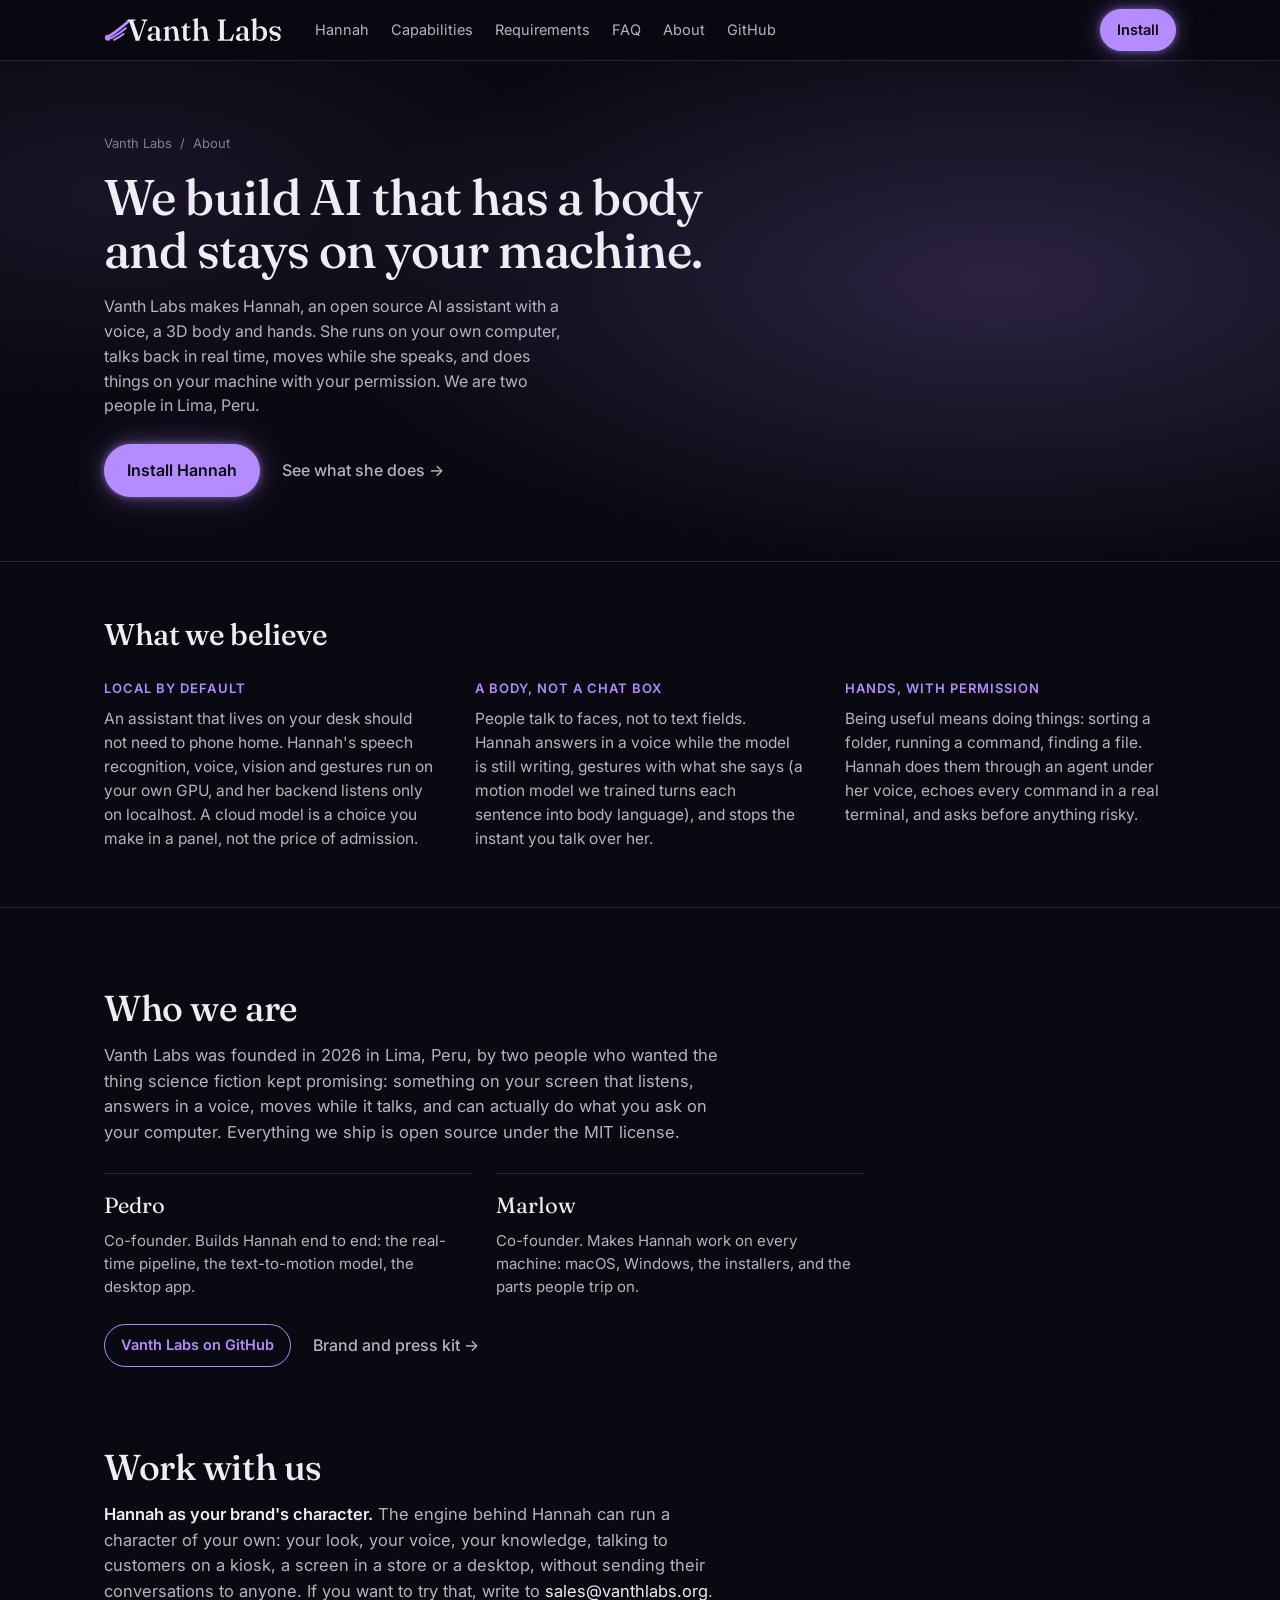
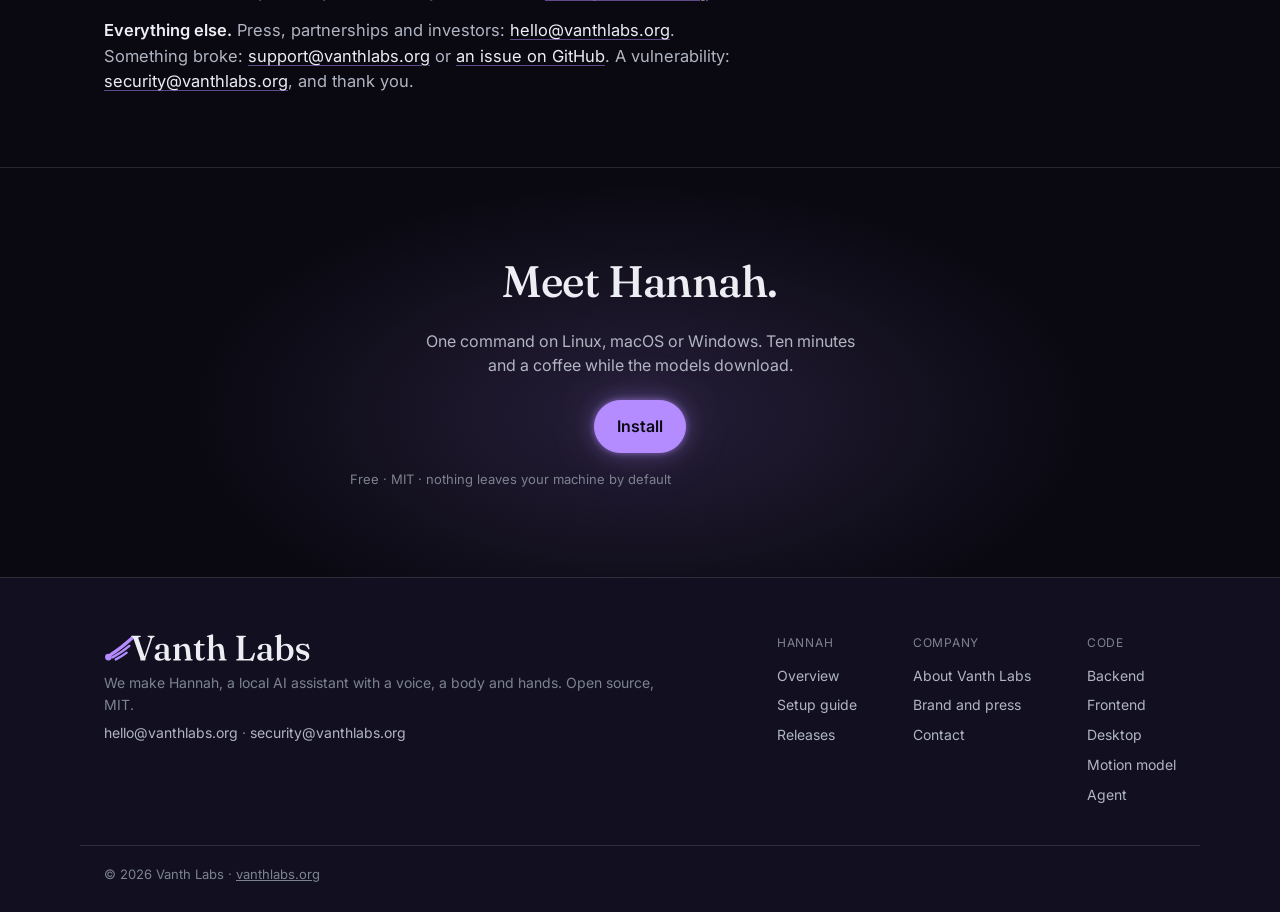
==== about/index.html @ 993da8dc "About page: what we build, what we believe, who we are, work with us; Organization with founders and" ====
<!doctype html>
<html lang="en">
<head>
  <meta charset="utf-8">
  <meta name="viewport" content="width=device-width, initial-scale=1">
  <meta name="color-scheme" content="dark">
  <meta name="theme-color" content="#0a0912">
  <title>About Vanth Labs</title>
  <meta name="description" content="Vanth Labs is a two-person company in Lima, Peru, building Hannah: an open source AI assistant with a voice, a 3D body and hands that runs on your own computer.">
  <meta name="author" content="Vanth Labs">
  <link rel="canonical" href="https://vanthlabs.org/about/">
  <meta property="og:type" content="website">
  <meta property="og:site_name" content="Vanth Labs">
  <meta property="og:locale" content="en_US">
  <meta property="og:title" content="About Vanth Labs">
  <meta property="og:description" content="We build AI that has a body and stays on your machine. Two people in Lima, Peru, making Hannah: an open source AI assistant with a voice, a 3D body and hands.">
  <meta property="og:image" content="https://vanthlabs.org/assets/og-vanth.png">
  <meta property="og:image:width" content="1200">
  <meta property="og:image:height" content="630">
  <meta property="og:image:alt" content="The Vanth Labs wordmark: a wing attached to the V">
  <meta property="og:url" content="https://vanthlabs.org/about/">
  <meta name="twitter:card" content="summary_large_image">
  <meta name="twitter:title" content="About Vanth Labs">
  <meta name="twitter:description" content="We build AI that has a body and stays on your machine. Makers of Hannah, an open source AI assistant with a voice, a 3D body and hands.">
  <meta name="twitter:image" content="https://vanthlabs.org/assets/og-vanth.png">
  <link rel="icon" href="/favicon.svg" type="image/svg+xml">
  <link rel="sitemap" type="application/xml" href="/sitemap.xml">
  <script type="application/ld+json">
  {
    "@context": "https://schema.org",
    "@graph": [
      {
        "@type": "Organization",
        "@id": "https://vanthlabs.org/#org",
        "name": "Vanth Labs",
        "url": "https://vanthlabs.org/",
        "logo": "https://vanthlabs.org/assets/vanth-avatar-1024.png",
        "image": "https://vanthlabs.org/assets/og-vanth.png",
        "description": "Vanth Labs builds AI that has a body and stays on your machine. Makers of Hannah, an open source AI assistant with a voice, a 3D body and hands.",
        "foundingDate": "2026",
        "foundingLocation": { "@type": "Place", "name": "Lima, Peru" },
        "founder": [
          { "@id": "https://vanthlabs.org/about/#pedro" },
          { "@id": "https://vanthlabs.org/about/#marlow" }
        ],
        "email": "hello@vanthlabs.org",
        "contactPoint": [
          { "@type": "ContactPoint", "contactType": "sales", "email": "sales@vanthlabs.org" },
          { "@type": "ContactPoint", "contactType": "customer support", "email": "support@vanthlabs.org" },
          { "@type": "ContactPoint", "contactType": "security", "email": "security@vanthlabs.org" }
        ],
        "sameAs": ["https://github.com/Vanth-Labs"]
      },
      { "@type": "Person", "@id": "https://vanthlabs.org/about/#pedro", "name": "Pedro", "jobTitle": "Co-founder", "worksFor": { "@id": "https://vanthlabs.org/#org" } },
      { "@type": "Person", "@id": "https://vanthlabs.org/about/#marlow", "name": "Marlow", "jobTitle": "Co-founder", "worksFor": { "@id": "https://vanthlabs.org/#org" } },
      {
        "@type": "AboutPage",
        "@id": "https://vanthlabs.org/about/#page",
        "url": "https://vanthlabs.org/about/",
        "name": "About Vanth Labs",
        "isPartOf": { "@id": "https://vanthlabs.org/#website" },
        "about": { "@id": "https://vanthlabs.org/#org" },
        "inLanguage": "en"
      },
      {
        "@type": "BreadcrumbList",
        "itemListElement": [
          { "@type": "ListItem", "position": 1, "name": "Vanth Labs", "item": "https://vanthlabs.org/" },
          { "@type": "ListItem", "position": 2, "name": "About", "item": "https://vanthlabs.org/about/" }
        ]
      }
    ]
  }
  </script>
  <link rel="preconnect" href="https://fonts.googleapis.com">
  <link rel="preconnect" href="https://fonts.gstatic.com" crossorigin>
  <link href="https://fonts.googleapis.com/css2?family=Fraunces:opsz,wght@9..144,500&family=Inter:wght@400;500;600&display=swap" rel="stylesheet">
  <link rel="stylesheet" href="/styles.css">
</head>
<body>

<header class="nav">
  <div class="wrap nav-inner">
    <a class="brand" href="/"><img src="/assets/vanth-wordmark-header.svg" alt="Vanth Labs" width="179" height="24" decoding="async"></a>
    <nav class="nav-links" aria-label="Site">
      <a href="/">Hannah</a>
      <a href="/#capabilities">Capabilities</a>
      <a href="/#fit">Requirements</a>
      <a href="/#faq">FAQ</a>
      <a href="/about/" aria-current="page">About</a>
      <a href="https://github.com/Vanth-Labs/workspace" target="_blank" rel="noopener">GitHub</a>
    </nav>
    <a class="btn btn-dark" href="/#install">Install</a>
  </div>
</header>

<main>
  <section class="hero hero-solo wrap" aria-labelledby="about-title">
    <div class="hero-copy">
      <nav class="crumbs" aria-label="Breadcrumb"><a href="/">Vanth Labs</a><span>/</span><span aria-current="page">About</span></nav>
      <h1 id="about-title">We build AI that has a body and stays on your machine.</h1>
      <p class="lede">Vanth Labs makes Hannah, an open source AI assistant with a voice, a 3D body and hands. She runs on your own computer, talks back in real time, moves while she speaks, and does things on your machine with your permission. We are two people in Lima, Peru.</p>
      <div class="hero-actions">
        <a class="btn btn-dark btn-lg" href="/#install">Install Hannah</a>
        <a class="link-arrow" href="/">See what she does</a>
      </div>
    </div>
  </section>

  <section class="pillars-band" aria-labelledby="believe-title">
    <div class="wrap">
      <h2 id="believe-title" class="pillars-title">What we believe</h2>
      <div class="pillars">
        <div class="pillar">
          <h3>Local by default</h3>
          <p>An assistant that lives on your desk should not need to phone home. Hannah's speech recognition, voice, vision and gestures run on your own GPU, and her backend listens only on localhost. A cloud model is a choice you make in a panel, not the price of admission.</p>
        </div>
        <div class="pillar">
          <h3>A body, not a chat box</h3>
          <p>People talk to faces, not to text fields. Hannah answers in a voice while the model is still writing, gestures with what she says (a motion model we trained turns each sentence into body language), and stops the instant you talk over her.</p>
        </div>
        <div class="pillar">
          <h3>Hands, with permission</h3>
          <p>Being useful means doing things: sorting a folder, running a command, finding a file. Hannah does them through an agent under her voice, echoes every command in a real terminal, and asks before anything risky.</p>
        </div>
      </div>
    </div>
  </section>

  <section class="wrap letter" aria-labelledby="who-title">
    <h2 id="who-title">Who we are</h2>
    <div class="letter-body">
      <p>Vanth Labs was founded in 2026 in Lima, Peru, by two people who wanted the thing science fiction kept promising: something on your screen that listens, answers in a voice, moves while it talks, and can actually do what you ask on your computer. Everything we ship is open source under the MIT license.</p>
    </div>
    <dl class="founders">
      <div>
        <dt>Pedro</dt>
        <dd>Co-founder. Builds Hannah end to end: the real-time pipeline, the text-to-motion model, the desktop app.</dd>
      </div>
      <div>
        <dt>Marlow</dt>
        <dd>Co-founder. Makes Hannah work on every machine: macOS, Windows, the installers, and the parts people trip on.</dd>
      </div>
    </dl>
    <div class="letter-links">
      <a class="btn btn-ghost" href="https://github.com/Vanth-Labs" target="_blank" rel="noopener">Vanth Labs on GitHub</a>
      <a class="link-arrow" href="/brand/">Brand and press kit</a>
    </div>
  </section>

  <section class="wrap letter work" aria-labelledby="work-title">
    <h2 id="work-title">Work with us</h2>
    <div class="letter-body">
      <p><strong>Hannah as your brand's character.</strong> The engine behind Hannah can run a character of your own: your look, your voice, your knowledge, talking to customers on a kiosk, a screen in a store or a desktop, without sending their conversations to anyone. If you want to try that, write to <a href="mailto:sales@vanthlabs.org">sales@vanthlabs.org</a>.</p>
      <p><strong>Everything else.</strong> Press, partnerships and investors: <a href="mailto:hello@vanthlabs.org">hello@vanthlabs.org</a>. Something broke: <a href="mailto:support@vanthlabs.org">support@vanthlabs.org</a> or <a href="https://github.com/Vanth-Labs/workspace/issues" target="_blank" rel="noopener">an issue on GitHub</a>. A vulnerability: <a href="mailto:security@vanthlabs.org">security@vanthlabs.org</a>, and thank you.</p>
    </div>
  </section>

  <section class="cta-band" aria-label="Install">
    <div class="wrap cta-inner">
      <h2>Meet Hannah.</h2>
      <p class="lede">One command on Linux, macOS or Windows. Ten minutes and a coffee while the models download.</p>
      <a class="btn btn-dark btn-lg" href="/#install">Install</a>
      <p class="hero-fine">Free &middot; MIT &middot; nothing leaves your machine by default</p>
    </div>
  </section>
</main>

<footer class="footer">
  <div class="wrap footer-inner">
    <div>
      <p class="footer-brand"><a href="/"><img src="/assets/vanth-wordmark-header.svg" alt="Vanth Labs" width="209" height="28" loading="lazy" decoding="async"></a></p>
      <p class="footer-tag">We make Hannah, a local AI assistant with a voice, a body and hands. Open source, MIT.</p>
      <p class="footer-tag"><a href="mailto:hello@vanthlabs.org">hello@vanthlabs.org</a> &middot; <a href="mailto:security@vanthlabs.org">security@vanthlabs.org</a></p>
    </div>
    <nav class="footer-cols" aria-label="Project links">
      <div>
        <p class="footer-h">Hannah</p>
        <a href="/">Overview</a>
        <a href="https://github.com/Vanth-Labs/workspace/blob/main/SETUP.md" target="_blank" rel="noopener">Setup guide</a>
        <a href="https://github.com/Vanth-Labs/desktop/releases" target="_blank" rel="noopener">Releases</a>
      </div>
      <div>
        <p class="footer-h">Company</p>
        <a href="/about/">About Vanth Labs</a>
        <a href="/brand/">Brand and press</a>
        <a href="mailto:hello@vanthlabs.org">Contact</a>
      </div>
      <div>
        <p class="footer-h">Code</p>
        <a href="https://github.com/Vanth-Labs/backend" target="_blank" rel="noopener">Backend</a>
        <a href="https://github.com/Vanth-Labs/frontend" target="_blank" rel="noopener">Frontend</a>
        <a href="https://github.com/Vanth-Labs/desktop" target="_blank" rel="noopener">Desktop</a>
        <a href="https://github.com/Vanth-Labs/motion-model" target="_blank" rel="noopener">Motion model</a>
        <a href="https://github.com/Vanth-Labs/agent" target="_blank" rel="noopener">Agent</a>
      </div>
    </nav>
  </div>
  <div class="wrap footer-fine">&copy; 2026 Vanth Labs &middot; <a href="https://vanthlabs.org/">vanthlabs.org</a></div>
</footer>

</body>
</html>
---- styles.css ----
/* Hannah: landing.
   Structure: dense and product-led (nav with a CTA, product-in-use hero, a "runs on" strip,
   a sticky index beside data-backed sections, a providers section, a plain install command,
   a measured requirements block). Everything shown is a real capture or a measured number.

   Palette: neon, kept minimal:
     void   #0a0912  near-black pulled a step toward violet; the page ground
     panel  #121020  one step up, for the providers band, code and the footer
     fog    white at 6% / 12% / 22% for surfaces and hairlines
     text   #eceef3 / #b1b5c2 / #7d8290
     neon   #b48cff  electric lilac, the ONE accent. It glows only where it points at something
                     (the CTA, the live bar, the free VRAM, the command box); running text never
                     glows, it has to stay readable (7.6:1 on the void).
   Light: two soft radial halos of the accent (behind the hero, behind the closing band) and a
   glow on the hero frame, ambient light on a dark room, not glass. No gradient fills, no
   second hue. The dark captures sit on the void with a hairline, so the app and the page read
   as one surface.
   Type: Fraunces for headings, Inter for everything else. */

:root {
  --void: #0a0912;
  --panel: #121020;
  --fog-1: rgba(255, 255, 255, 0.06);
  --fog-2: rgba(255, 255, 255, 0.12);
  --fog-3: rgba(255, 255, 255, 0.22);
  --text: #eceef3;
  --text-2: #b1b5c2;
  --text-3: #7d8290;
  --neon: #b48cff;
  --neon-bright: #cbb0ff;
  --neon-rgb: 180, 140, 255;
  --neon-dim: rgba(var(--neon-rgb), 0.16);
  /* layered: a tight core, a soft spill, a wide wash, reads as a light source, not a blur */
  --neon-glow: 0 0 6px rgba(var(--neon-rgb), 0.55), 0 0 22px rgba(var(--neon-rgb), 0.32), 0 0 56px rgba(var(--neon-rgb), 0.14);
  --neon-glow-hover: 0 0 8px rgba(var(--neon-rgb), 0.7), 0 0 30px rgba(var(--neon-rgb), 0.45), 0 0 80px rgba(var(--neon-rgb), 0.2);
  --serif: "Fraunces", Georgia, "Times New Roman", serif;
  --sans: "Inter", -apple-system, BlinkMacSystemFont, "Segoe UI", Roboto, sans-serif;
  --mono: ui-monospace, "SF Mono", "JetBrains Mono", Menlo, Consolas, monospace;
  --wrap: 1120px;
  --r: 8px;
}

* { margin: 0; padding: 0; box-sizing: border-box; }
html { scroll-behavior: smooth; }
@media (prefers-reduced-motion: reduce) { html { scroll-behavior: auto; } }
body {
  background: var(--void);
  color: var(--text);
  font-family: var(--sans);
  font-size: 16px;
  line-height: 1.55;
  -webkit-font-smoothing: antialiased;
}
::selection { background: var(--neon); color: var(--void); }
a { color: inherit; }
img { display: block; max-width: 100%; height: auto; }
code { font-family: var(--mono); font-size: 0.9em; background: var(--fog-1); padding: 1px 5px; border-radius: 4px; color: var(--text); }
pre code { background: none; padding: 0; font-size: 13.5px; }
:focus-visible { outline: 2px solid var(--neon); outline-offset: 3px; }

.wrap { max-width: var(--wrap); margin: 0 auto; padding-left: 24px; padding-right: 24px; }

h1, h2, h3 { font-family: var(--serif); font-weight: 500; letter-spacing: -0.012em; text-wrap: balance; }
h2 { font-size: clamp(28px, 3vw, 36px); line-height: 1.15; margin-bottom: 14px; }
h3 { font-size: 20px; line-height: 1.25; margin-bottom: 12px; }
p { max-width: 64ch; }
.sub { font-size: 13px; font-weight: 500; letter-spacing: 0.02em; color: var(--text-3); margin-bottom: 10px; }
.src { font-size: 13.5px; color: var(--text-3); margin-top: 14px; }

/* ── buttons & links ─────────────────────────────────────────────────────── */
.btn {
  display: inline-flex; align-items: center; justify-content: center;
  padding: 9px 16px; border-radius: 999px;
  font-weight: 600; font-size: 14.5px; text-decoration: none;
  border: 1px solid var(--neon); transition: background 0.15s, color 0.15s, box-shadow 0.15s;
}
.btn-dark { background: var(--neon); color: var(--void); box-shadow: var(--neon-glow); }
.btn-dark:hover { background: var(--neon-bright); box-shadow: var(--neon-glow-hover); }
.btn-lg { padding: 13px 22px; font-size: 16px; }
.link-arrow { font-weight: 500; text-decoration: none; color: var(--text-2); }
.link-arrow::after { content: " \2192"; }
.link-arrow:hover { color: var(--neon); }

/* ── nav ─────────────────────────────────────────────────────────────────── */
.nav { position: sticky; top: 0; z-index: 10; background: rgba(10, 9, 18, 0.88); backdrop-filter: blur(6px); border-bottom: 1px solid var(--fog-2); }
.nav-inner { display: flex; align-items: center; gap: 32px; height: 60px; }
.brand { display: inline-flex; align-items: center; text-decoration: none; }
.brand img { display: block; height: 24px; width: auto; }
.nav-links { display: flex; gap: 22px; margin-right: auto; }
.nav-links a { font-size: 14.5px; color: var(--text-2); text-decoration: none; }
.nav-links a:hover { color: var(--text); }

/* ── light ───────────────────────────────────────────────────────────────── */
/* A soft lamp behind the hero and another behind the closing band. Pure radial washes of the
   accent at low alpha on the void, they light the room, they don't sit on top of anything. */
.hero, .cta-band { position: relative; isolation: isolate; }
.hero::before, .cta-band::before {
  content: ""; position: absolute; inset: 0; z-index: -1; pointer-events: none;
  background:
    radial-gradient(ellipse 60% 70% at 72% 45%, rgba(var(--neon-rgb), 0.20), transparent 70%),
    radial-gradient(ellipse 40% 50% at 18% 30%, rgba(var(--neon-rgb), 0.09), transparent 70%);
}
.cta-band::before {
  background: radial-gradient(ellipse 50% 80% at 50% 60%, rgba(var(--neon-rgb), 0.16), transparent 70%);
}
/* the hero band bleeds past the wrap, so the halo is not clipped by the 1120px column */
.hero::before { inset: -40px -20vw -40px -20vw; }

/* ── hero ────────────────────────────────────────────────────────────────── */
.hero {
  display: grid; grid-template-columns: minmax(0, 5fr) minmax(0, 7fr);
  gap: 48px; align-items: center;
  padding-top: 72px; padding-bottom: 56px;
}
.hero h1 { font-size: clamp(36px, 4.4vw, 54px); line-height: 1.05; margin-bottom: 18px; }
.lede { font-size: clamp(16px, 1.25vw, 18px); color: var(--text-2); max-width: 46ch; }
.hero-actions { display: flex; align-items: center; gap: 22px; margin-top: 26px; }
.hero-fine { margin-top: 18px; font-size: 13px; color: var(--text-3); }
.hero-shot { margin: 0; }
.hero-shot img { border-radius: 12px; border: 1px solid var(--fog-3); }
/* the frame is lit from behind: a tinted hairline and a wide, faint spill onto the void */
.hero-shot img, .hero-shot video {
  border-color: rgba(var(--neon-rgb), 0.35);
  box-shadow: 0 0 0 1px rgba(var(--neon-rgb), 0.08), 0 0 48px rgba(var(--neon-rgb), 0.22), 0 24px 80px rgba(0, 0, 0, 0.55);
}

/* ── strip ───────────────────────────────────────────────────────────────── */
.strip { border-top: 1px solid var(--fog-2); border-bottom: 1px solid var(--fog-2); padding: 22px 0; }
.strip-label { text-align: center; font-size: 12.5px; color: var(--text-3); margin: 0 auto 12px; }
.strip-list { list-style: none; display: flex; flex-wrap: wrap; justify-content: center; gap: 10px 34px; }
.strip-list li { font-family: var(--serif); font-size: 17px; color: var(--text-2); }

/* ── capabilities: sticky index + sections ───────────────────────────────── */
.caps { display: grid; grid-template-columns: 200px minmax(0, 1fr); gap: 56px; padding-top: 72px; padding-bottom: 24px; }
.caps-index { position: sticky; top: 84px; align-self: start; display: flex; flex-direction: column; }
.caps-index a { padding: 9px 0; border-top: 1px solid var(--fog-2); font-size: 14px; color: var(--text-3); text-decoration: none; }
.caps-index a:last-child { border-bottom: 1px solid var(--fog-2); }
.caps-index a:hover, .caps-index a.is-active { color: var(--text); }
.caps-index a.is-active { border-top-color: var(--neon); }
.cap { padding-bottom: 72px; margin-bottom: 72px; border-bottom: 1px solid var(--fog-2); scroll-margin-top: 84px; }
.cap:last-child { border-bottom: 0; margin-bottom: 0; }
.cap > p { color: var(--text-2); }

/* data bars (latency) */
.datagrid { margin-top: 26px; display: grid; gap: 10px; max-width: 640px; }
.datarow { display: grid; grid-template-columns: 170px 1fr 64px; align-items: center; gap: 14px; font-size: 14px; }
.dl { color: var(--text-2); }
.bar { height: 10px; background: var(--fog-1); border-radius: 2px; overflow: hidden; }
.bar i { display: block; height: 100%; width: var(--w); background: var(--text-2); border-radius: 2px; }
.datarow:first-child .bar i { background: var(--neon); box-shadow: var(--neon-glow); }
.dv { text-align: right; font-variant-numeric: tabular-nums; font-weight: 500; }

/* facts (definition lists) */
.facts { margin-top: 22px; display: grid; gap: 10px; }
.facts div { display: grid; grid-template-columns: 96px 1fr; gap: 14px; font-size: 14.5px; }
.facts dt { color: var(--text-3); }
.facts dd { color: var(--text-2); }
.facts dt code { background: none; padding: 0; color: var(--text); }
.facts-row { grid-template-columns: repeat(3, 1fr); gap: 24px; max-width: none; }
.facts-row div { grid-template-columns: 1fr; gap: 4px; }

/* captures */
.shots-2 { margin-top: 26px; display: grid; grid-template-columns: minmax(0, 1fr) minmax(0, 1.4fr); gap: 18px; align-items: end; }
.shots-2 figure, .wide-shot, .widget-shot, .settings-shot { margin: 0; }
.shots-2 img, .wide-shot img, .widget-shot img, .settings-shot img { border-radius: var(--r); border: 1px solid var(--fog-3); }
figcaption { margin-top: 8px; font-size: 13px; color: var(--text-3); }
.wide-shot { margin-top: 26px; max-width: 760px; }
.desktop-row { margin-top: 26px; display: grid; grid-template-columns: 240px minmax(0, 1fr); gap: 36px; align-items: start; }
.widget-shot img { width: 240px; border-radius: 12px; }

/* tiles (desktops, providers) */
.grid-tiles { list-style: none; display: grid; grid-template-columns: repeat(3, 1fr); gap: 10px; }
.grid-tiles li {
  padding: 11px 14px; border: 1px solid var(--fog-2); border-radius: var(--r);
  font-size: 14px; font-weight: 500; background: var(--fog-1);
  display: flex; justify-content: space-between; align-items: baseline; gap: 8px;
}
.grid-tiles li { transition: border-color 0.15s, box-shadow 0.15s; }
.grid-tiles li:hover { border-color: rgba(var(--neon-rgb), 0.45); box-shadow: 0 0 18px rgba(var(--neon-rgb), 0.12); }
.grid-tiles li span { font-size: 11.5px; font-weight: 600; color: var(--neon); }

/* two columns + transcript */
.two-col { margin-top: 30px; display: grid; grid-template-columns: minmax(0, 1fr) minmax(0, 1fr); gap: 40px; align-items: start; }
.transcript { border-left: 2px solid var(--fog-3); padding-left: 18px; font-size: 14.5px; color: var(--text-2); }
.transcript p { margin: 0 0 10px; max-width: none; display: grid; grid-template-columns: 64px 1fr; gap: 10px; }
.transcript p:last-child { margin: 0; }
.who { font-family: var(--mono); font-size: 11px; letter-spacing: 0.06em; text-transform: uppercase; color: var(--text-3); padding-top: 3px; }
.who.her { color: var(--neon); }

/* checks */
.checks { list-style: none; display: grid; gap: 14px; max-width: 70ch; }
.checks li { padding-left: 22px; position: relative; color: var(--text-2); font-size: 15px; }
.checks li::before { content: ""; position: absolute; left: 0; top: 8px; width: 9px; height: 9px; border-radius: 50%; background: var(--neon); box-shadow: 0 0 10px rgba(var(--neon-rgb), 0.7); }
.checks strong { display: block; color: var(--text); font-weight: 600; margin-bottom: 2px; }

/* ── setup (providers) ───────────────────────────────────────────────────── */
.setup { background: var(--panel); border-top: 1px solid var(--fog-2); border-bottom: 1px solid var(--fog-2); padding: 72px 0; }
.setup-inner { display: grid; grid-template-columns: minmax(0, 1.2fr) 400px; gap: 56px; align-items: start; }
.setup-copy p { color: var(--text-2); margin-bottom: 22px; }
.setup .grid-tiles li { background: var(--void); }
.settings-shot { position: relative; max-height: 560px; overflow: hidden; border-radius: var(--r); }
.settings-shot img { width: 100%; }
.settings-shot::after { content: ""; position: absolute; left: 0; right: 0; bottom: 0; height: 120px; background: linear-gradient(to bottom, rgba(18, 16, 32, 0), var(--panel)); }

/* ── install ─────────────────────────────────────────────────────────────── */
.install { padding: 80px 0; }
.install-inner { max-width: 820px; margin: 0 auto; }
.install h2 { font-size: clamp(32px, 3.6vw, 44px); }
.install .lede { margin-bottom: 26px; max-width: 62ch; }
.cmd {
  display: flex; align-items: stretch;
  background: #000; color: var(--text);
  border: 1px solid rgba(var(--neon-rgb), 0.4); border-radius: 10px; overflow: hidden;
  box-shadow: 0 0 0 1px rgba(var(--neon-rgb), 0.06), 0 0 32px rgba(var(--neon-rgb), 0.16);
  transition: box-shadow 0.2s, border-color 0.2s;
}
.cmd:hover, .cmd:focus-within { border-color: rgba(var(--neon-rgb), 0.7); box-shadow: 0 0 0 1px rgba(var(--neon-rgb), 0.1), 0 0 44px rgba(var(--neon-rgb), 0.28); }
.cmd-prompt { padding: 16px 0 16px 18px; font-family: var(--mono); color: var(--neon); }
.cmd code { flex: 1; padding: 16px 14px; background: none; color: inherit; font-size: 14px; white-space: nowrap; overflow-x: auto; border-radius: 0; }
.copy {
  padding: 0 18px; border: 0; border-left: 1px solid var(--fog-2);
  background: transparent; color: var(--text-2);
  font: inherit; font-size: 14px; font-weight: 500; cursor: pointer;
}
.copy:hover { background: var(--fog-1); color: var(--text); }
.copy.done { color: var(--neon); }
.install .facts { margin-top: 28px; }
.source { margin-top: 28px; }
.source summary { cursor: pointer; font-weight: 500; color: var(--text-2); }
.source summary:hover { color: var(--text); }
.source pre { margin-top: 12px; padding: 14px 16px; background: var(--panel); border: 1px solid var(--fog-2); border-radius: var(--r); overflow-x: auto; line-height: 1.6; }

/* ── requirements: measured VRAM + table ─────────────────────────────────── */
.reqs { padding-top: 72px; padding-bottom: 88px; border-top: 1px solid var(--fog-2); }
.reqs-grid { display: grid; grid-template-columns: minmax(0, 1fr) minmax(0, 1.1fr); gap: 56px; align-items: start; margin-top: 8px; }
.stack { display: flex; height: 40px; border-radius: 6px; overflow: hidden; border: 1px solid var(--fog-3); background: var(--fog-1); }
.seg { width: var(--w); background: #e2e5ec; color: var(--void); font-size: 11.5px; font-weight: 600; display: grid; place-items: center; white-space: nowrap; overflow: hidden; border-right: 1px solid var(--void); }
.seg:nth-child(2) { background: #b4b8c4; }
.seg:nth-child(3) { background: #8a8e9c; }
.seg:nth-child(4) { background: #666a78; }
.seg:nth-child(5) { background: #4a4e5a; }
.seg-free { background: var(--neon-dim); color: var(--neon); border-right: 0; box-shadow: inset 0 0 18px rgba(var(--neon-rgb), 0.22); }
.vram-total { margin-top: 12px; font-size: 14px; color: var(--text-2); }
.req { width: 100%; border-collapse: collapse; }
.req th, .req td { padding: 12px 0; border-top: 1px solid var(--fog-2); text-align: left; vertical-align: top; font-size: 14.5px; }
.req tr:last-child th, .req tr:last-child td { border-bottom: 1px solid var(--fog-2); }
.req th { width: 92px; color: var(--text-3); font-weight: 500; }
.req td { color: var(--text-2); }

/* VRAM legend: the narrow segments can't hold a label, so the labels live here.
   Swatch colors come from the .seg scale above via data-seg. */
.legend { list-style: none; display: flex; flex-wrap: wrap; gap: 6px 16px; margin-top: 10px; font-size: 13px; color: var(--text-2); }
.legend li { display: inline-flex; align-items: center; gap: 6px; }
.legend i { width: 10px; height: 10px; border-radius: 2px; background: #e2e5ec; }
.legend li:nth-child(2) i { background: #b4b8c4; }
.legend li:nth-child(3) i { background: #8a8e9c; }
.legend li:nth-child(4) i { background: #666a78; }
.legend li:nth-child(5) i { background: #4a4e5a; }
.legend i.free { background: var(--neon-dim); border: 1px solid var(--neon); }

/* ── footer ──────────────────────────────────────────────────────────────── */
.footer { background: var(--panel); color: var(--text); border-top: 1px solid var(--fog-2); padding: 56px 0 28px; }
.footer-inner { display: flex; justify-content: space-between; gap: 40px; flex-wrap: wrap; }
.footer-brand { margin-bottom: 10px; }
.footer-brand img { display: block; height: 28px; width: auto; }
.footer-tag { margin-top: 6px; font-size: 14px; color: var(--text-3); }
.footer-tag a { color: var(--text-2); text-decoration: none; }
.footer-tag a:hover { color: var(--neon-bright); }
.footer-cols { display: flex; gap: 56px; }
.footer-cols div { display: flex; flex-direction: column; gap: 8px; }
.footer-h { font-size: 12px; letter-spacing: 0.06em; text-transform: uppercase; color: var(--text-3); margin-bottom: 4px; }
.footer-cols a { font-size: 14px; color: var(--text-2); text-decoration: none; }
.footer-cols a:hover { color: var(--neon); }
.footer-fine { margin-top: 40px; padding-top: 18px; border-top: 1px solid var(--fog-2); font-size: 13px; color: var(--text-3); }

/* ── responsive ──────────────────────────────────────────────────────────── */
@media (max-width: 960px) {
  .hero { grid-template-columns: 1fr; gap: 32px; padding-top: 48px; }
  .caps { grid-template-columns: 1fr; gap: 24px; }
  .caps-index { position: static; flex-direction: row; flex-wrap: wrap; gap: 6px 18px; }
  .caps-index a { border: 0 !important; padding: 4px 0; }
  .setup-inner { grid-template-columns: 1fr; }
  .settings-shot { max-width: 380px; }
  .reqs-grid { grid-template-columns: 1fr; gap: 32px; }
}
@media (max-width: 680px) {
  .nav-links { display: none; }
  .hero-actions { flex-direction: column; align-items: flex-start; gap: 14px; }
  .shots-2, .two-col, .desktop-row { grid-template-columns: 1fr; }
  .widget-shot img { width: 200px; }
  .grid-tiles { grid-template-columns: repeat(2, 1fr); }
  .facts-row { grid-template-columns: 1fr; }
  .datarow { grid-template-columns: 120px 1fr 56px; }
  .footer-cols { gap: 32px; }
}

/* ── v3: the Jarvis structure. New blocks only; tokens and everything above unchanged. ── */

/* text-style button (the "Watch 30 s" secondary CTA) */
.link-btn { background: none; border: 0; padding: 0; font: inherit; font-size: 15px; cursor: pointer; }
.hero-shot video { display: block; width: 100%; height: auto; border-radius: 12px; border: 1px solid rgba(var(--neon-rgb), 0.35); background: var(--panel); }

/* pillars band */
.pillars-band { border-top: 1px solid var(--fog-2); border-bottom: 1px solid var(--fog-2); padding: 56px 0; }
.pillars-title { font-size: clamp(24px, 2.4vw, 30px); margin-bottom: 28px; }
.pillars { display: grid; grid-template-columns: repeat(3, minmax(0, 1fr)); gap: 40px; }
.pillar h3 { color: var(--neon); font-family: var(--sans); font-weight: 600; font-size: 13px; letter-spacing: 0.08em; text-transform: uppercase; margin-bottom: 10px; }
.pillar p { color: var(--text-2); font-size: 15.5px; }
.pillar-num { margin-top: 12px; font-size: 13.5px; color: var(--text-3); font-variant-numeric: tabular-nums; }
.pillar-num span { color: var(--text); font-weight: 600; }

/* what you can say */
.says { padding-top: 72px; padding-bottom: 24px; }
.says .lede { margin-bottom: 26px; }
.says-grid { display: grid; grid-template-columns: repeat(2, minmax(0, 1fr)); gap: 22px 40px; }
.says .transcript { border-left-color: var(--fog-2); }
.transcript .note { display: block; grid-template-columns: none; margin-top: 8px; font-size: 13px; color: var(--text-3); }
.says .src { margin-top: 26px; }

/* "how she decides" details inside Hands */
.how { margin-top: 22px; }
.how summary { cursor: pointer; font-weight: 500; color: var(--text-2); }
.how summary:hover { color: var(--text); }
.how .facts { margin-top: 12px; }
.how .facts div { grid-template-columns: 120px 1fr; }

/* fit: two tiers + measured VRAM */
.fit { background: var(--panel); border-top: 1px solid var(--fog-2); border-bottom: 1px solid var(--fog-2); padding: 72px 0; }
.fit .lede { margin-bottom: 28px; max-width: 70ch; }
.tiers { display: grid; grid-template-columns: minmax(0, 1.25fr) minmax(0, 1fr); gap: 48px; align-items: start; }
.tier-table { width: 100%; border-collapse: collapse; font-size: 14.5px; }
.tier-table th, .tier-table td { padding: 11px 12px 11px 0; border-top: 1px solid var(--fog-2); text-align: left; vertical-align: top; }
.tier-table thead th { border-top: 0; padding-top: 0; color: var(--text); font-weight: 600; font-size: 13px; letter-spacing: 0.06em; text-transform: uppercase; }
.tier-table thead th:nth-child(3) { color: var(--neon); }
.tier-table tbody th { width: 110px; color: var(--text-3); font-weight: 500; }
.tier-table td { color: var(--text-2); }
.tier-table tr:last-child th, .tier-table tr:last-child td { border-bottom: 1px solid var(--fog-2); }
.fit .stack { background: var(--void); }
.fit .seg { border-right-color: var(--panel); }
.fit .src { margin-top: 18px; }

/* after install steps */
.after { margin: 22px 0 0 0; padding-left: 22px; display: grid; gap: 8px; font-size: 15px; color: var(--text-2); }
.after li::marker { color: var(--neon); font-weight: 600; }

/* from the maker */
.letter { padding-top: 80px; padding-bottom: 24px; }
.letter-body { max-width: 66ch; display: grid; gap: 14px; }
.letter-body p { font-size: 16.5px; color: var(--text-2); }
.letter-sign { font-family: var(--serif); color: var(--text) !important; margin-top: 4px; }
.letter-links { margin-top: 26px; display: flex; align-items: center; gap: 22px; flex-wrap: wrap; }
.btn-ghost { background: transparent; color: var(--neon); }
.btn-ghost:hover { background: var(--neon-dim); box-shadow: 0 0 22px rgba(var(--neon-rgb), 0.25); }

/* faq */
.faq { padding: 72px 0 24px; }
.faq-inner { max-width: 820px; margin: 0 auto; }
.faq-list { display: grid; gap: 0; margin-top: 8px; }
.faq-list div { padding: 18px 0; border-top: 1px solid var(--fog-2); display: grid; grid-template-columns: minmax(0, 1fr) minmax(0, 1.6fr); gap: 24px; }
.faq-list div:last-child { border-bottom: 1px solid var(--fog-2); }
.faq-list dt { font-weight: 600; color: var(--text); font-size: 15.5px; }
.faq-list dd { color: var(--text-2); font-size: 15px; }

/* closing band */
.cta-band { padding: 88px 0; border-top: 1px solid var(--fog-2); }
.cta-inner { max-width: 820px; margin: 0 auto; text-align: center; }
.cta-inner h2 { font-size: clamp(32px, 3.6vw, 44px); margin-bottom: 22px; }
.cta-inner .lede { margin: 0 auto 22px; }
.cta-inner .hero-fine { margin-top: 16px; }

@media (max-width: 960px) {
  .pillars { grid-template-columns: 1fr; gap: 26px; }
  .says-grid { grid-template-columns: 1fr; }
  .tiers { grid-template-columns: 1fr; gap: 36px; }
  .faq-list div { grid-template-columns: 1fr; gap: 6px; }
}
@media (max-width: 680px) {
  .tier-table { font-size: 13.5px; }
  .tier-table tbody th { width: 84px; }
}


/* OS switcher above the install command: picked by platform on load (main.js) */
.os-tabs { display: flex; gap: 4px; margin-bottom: 10px; }
.os-tab {
  font: inherit; font-size: 13.5px; font-weight: 500; color: var(--text-3);
  background: transparent; border: 1px solid transparent; border-radius: 999px; padding: 5px 12px; cursor: pointer;
}
.os-tab:hover { color: var(--text); }
.os-tab.is-active { color: var(--neon); border-color: rgba(var(--neon-rgb), 0.45); background: var(--neon-dim); }
.os-note { margin-top: 10px; font-size: 13.5px; color: var(--text-3); }

/* OS icons in the tabs (inline SVG, monochrome, currentColor) */
.os-tab { display: inline-flex; align-items: center; gap: 7px; }
.os-ico { width: 14px; height: 14px; fill: currentColor; flex: none; }
.os-ico-cut { fill: var(--void); }
.os-tab.is-active .os-ico-cut { fill: #1a1330; }

/* ── company pages (/about/, /brand/) ────────────────────────────────────── */
.hero-solo { grid-template-columns: minmax(0, 1fr); padding-bottom: 64px; }
.hero-solo .hero-copy { max-width: 760px; }
.hero-solo h1 { font-size: clamp(34px, 4vw, 50px); }
.crumbs { display: flex; gap: 8px; font-size: 13px; color: var(--text-3); margin-bottom: 18px; }
.crumbs a { color: var(--text-3); text-decoration: none; }
.crumbs a:hover { color: var(--text); }
.founders { margin-top: 28px; display: grid; grid-template-columns: repeat(2, minmax(0, 1fr)); gap: 24px; max-width: 760px; }
.founders div { border-top: 1px solid var(--fog-2); padding-top: 14px; }
.founders dt { font-family: var(--serif); font-size: 22px; color: var(--text); margin-bottom: 6px; }
.founders dd { font-size: 15px; color: var(--text-2); }
.work { padding-top: 56px; padding-bottom: 72px; }
.work .letter-body a { color: var(--text); text-decoration: underline; text-decoration-color: rgba(var(--neon-rgb), 0.5); text-underline-offset: 3px; }
.work .letter-body a:hover { text-decoration-color: var(--neon); }
.work strong { color: var(--text); font-weight: 600; }
@media (max-width: 680px) { .founders { grid-template-columns: 1fr; } }
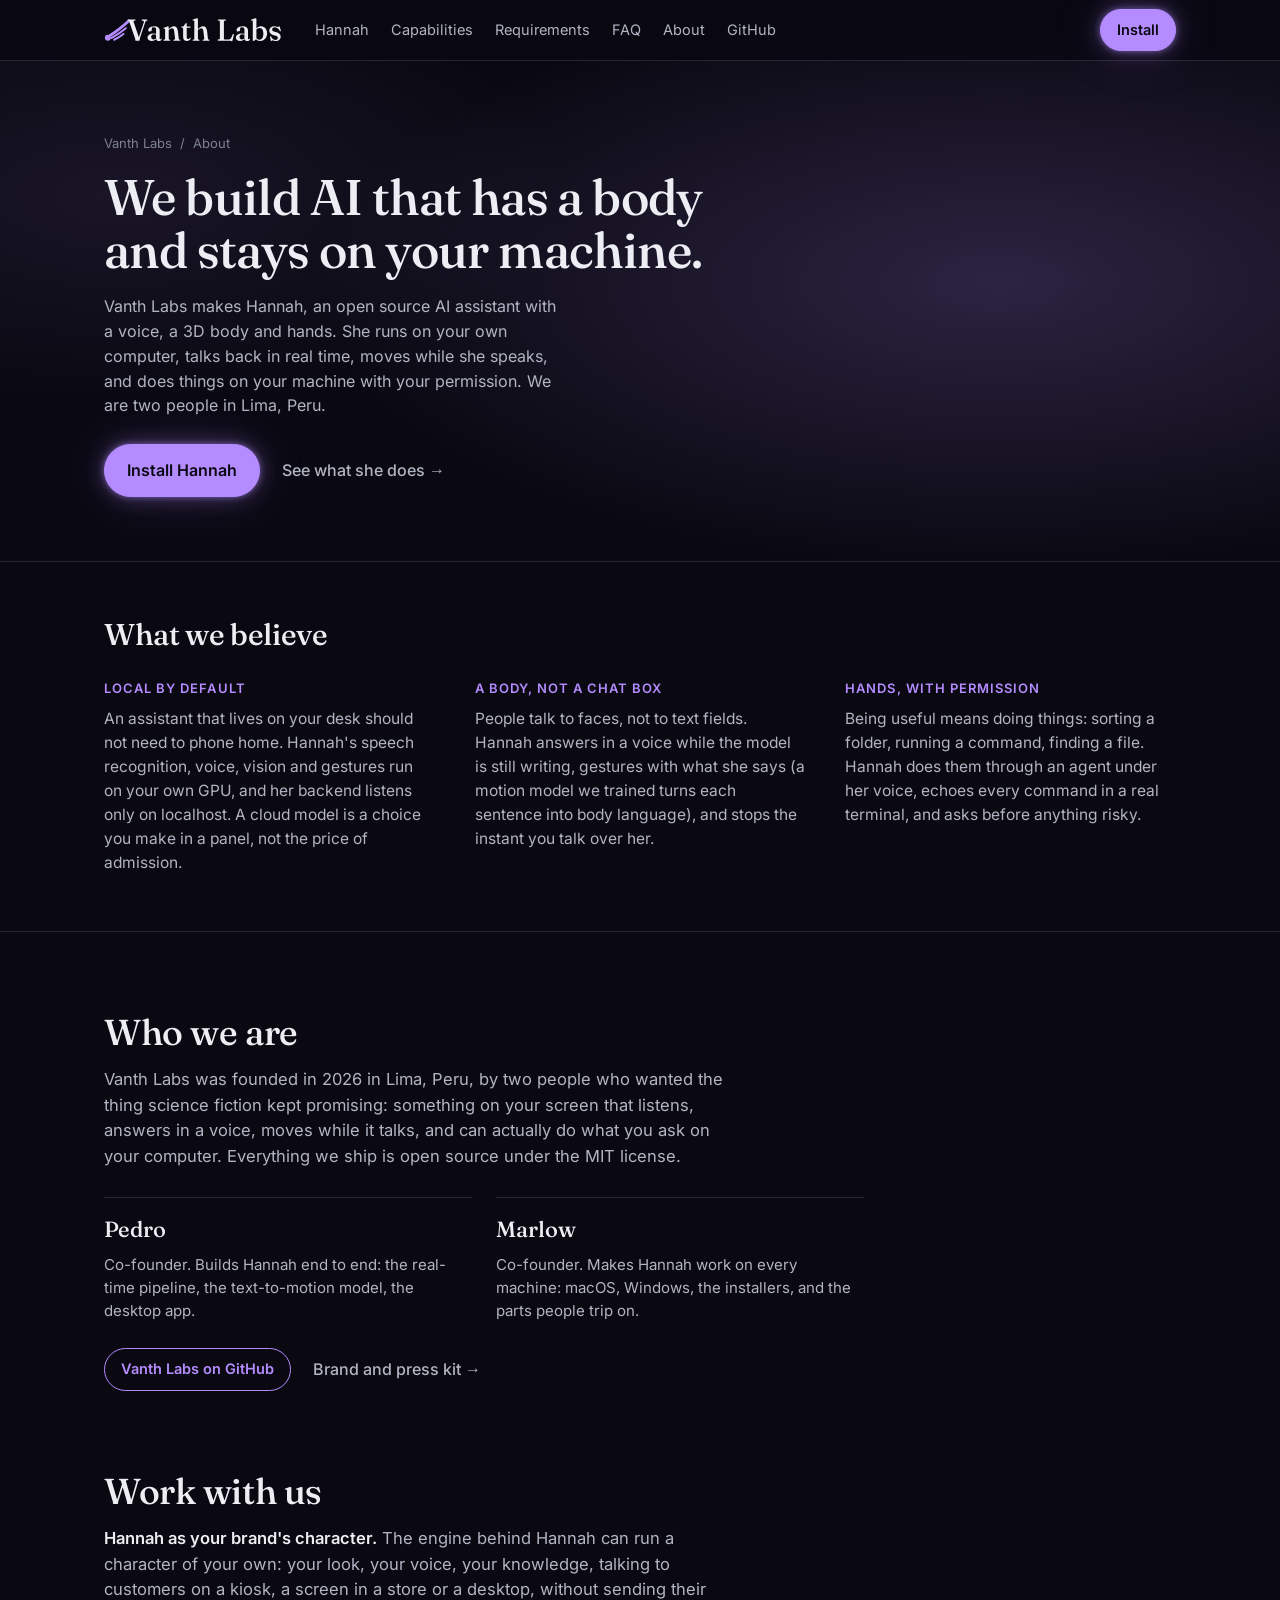
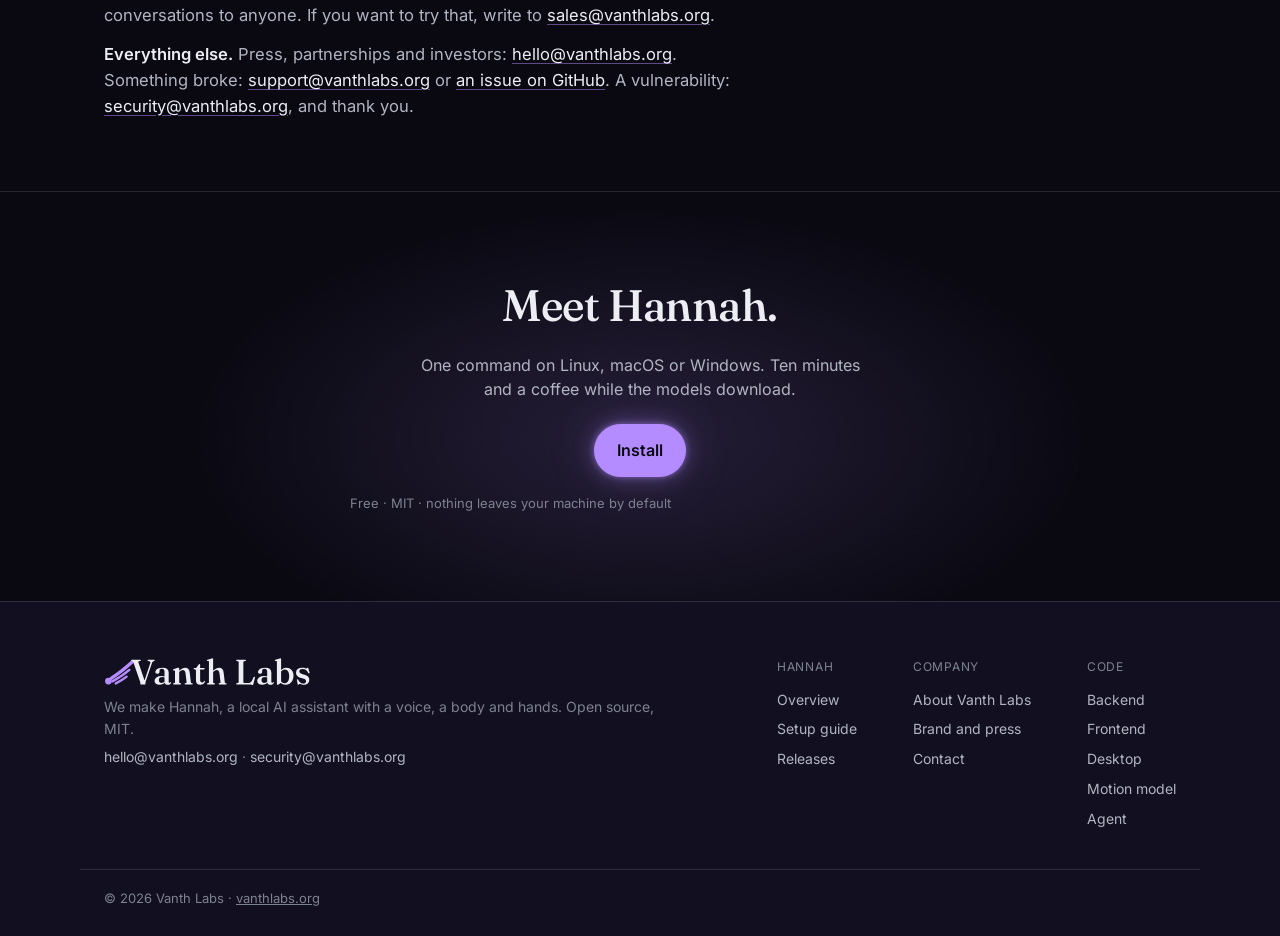
==== commit e9f69ad1: "Fonts self-hosted and preloaded (Fraunces and Inter latin, OFL): no third-party CSS, no swap shift; " ====
--- a/about/index.html
+++ b/about/index.html
@@ -72,9 +72,8 @@
     ]
   }
   </script>
-  <link rel="preconnect" href="https://fonts.googleapis.com">
-  <link rel="preconnect" href="https://fonts.gstatic.com" crossorigin>
-  <link href="https://fonts.googleapis.com/css2?family=Fraunces:opsz,wght@9..144,500&family=Inter:wght@400;500;600&display=swap" rel="stylesheet">
+  <link rel="preload" as="font" type="font/woff2" href="/assets/fonts/fraunces-latin.woff2" crossorigin>
+  <link rel="preload" as="font" type="font/woff2" href="/assets/fonts/inter-latin.woff2" crossorigin>
   <link rel="stylesheet" href="/styles.css">
 </head>
 <body>
--- a/styles.css
+++ b/styles.css
@@ -1,3 +1,7 @@
+/* Fonts, self-hosted (OFL, the latin subsets Google Fonts serves): one origin, preloaded, no third-party CSS. */
+@font-face { font-family: "Fraunces"; font-style: normal; font-weight: 500; font-display: swap; src: url("/assets/fonts/fraunces-latin.woff2") format("woff2"); unicode-range: U+0000-00FF, U+0131, U+0152-0153, U+02BB-02BC, U+02C6, U+02DA, U+02DC, U+0304, U+0308, U+0329, U+2000-206F, U+20AC, U+2122, U+2191, U+2193, U+2212, U+2215, U+FEFF, U+FFFD; }
+@font-face { font-family: "Inter"; font-style: normal; font-weight: 400 600; font-display: swap; src: url("/assets/fonts/inter-latin.woff2") format("woff2"); unicode-range: U+0000-00FF, U+0131, U+0152-0153, U+02BB-02BC, U+02C6, U+02DA, U+02DC, U+0304, U+0308, U+0329, U+2000-206F, U+20AC, U+2122, U+2191, U+2193, U+2212, U+2215, U+FEFF, U+FFFD; }
+
 /* Hannah: landing.
    Structure: dense and product-led (nav with a CTA, product-in-use hero, a "runs on" strip,
    a sticky index beside data-backed sections, a providers section, a plain install command,
@@ -412,3 +416,45 @@
 .work .letter-body a:hover { text-decoration-color: var(--neon); }
 .work strong { color: var(--text); font-weight: 600; }
 @media (max-width: 680px) { .founders { grid-template-columns: 1fr; } }
+
+/* brand kit (/brand/) */
+.kit { padding-top: 56px; }
+.kit h2 { margin-bottom: 14px; }
+.kit-note { color: var(--text-2); max-width: 70ch; margin-bottom: 22px; }
+.kit-note a, .hero-solo .lede a { color: var(--text); text-decoration: underline; text-decoration-color: rgba(var(--neon-rgb), 0.5); text-underline-offset: 3px; }
+.logo-grid { display: grid; grid-template-columns: repeat(2, minmax(0, 1fr)); gap: 16px; }
+.logo-tile { margin: 0; border-radius: 12px; border: 1px solid var(--fog-2); padding: 40px 36px 16px; display: grid; gap: 22px; justify-items: center; }
+.logo-tile img { width: min(100%, 420px); height: auto; aspect-ratio: 11828 / 1590; }
+.logo-tile.on-void { background: var(--void); }
+.logo-tile.on-white { background: #ffffff; color: #0a0912; }
+.logo-tile.on-neon { background: var(--neon); color: #0a0912; }
+.logo-tile figcaption { font-size: 13px; color: var(--text-3); justify-self: stretch; display: flex; justify-content: space-between; gap: 12px; flex-wrap: wrap; min-height: 20px; }
+.logo-tile.on-white figcaption { color: #4b4e5b; }
+.logo-tile.on-neon figcaption { color: #2b1a55; }
+.logo-tile .dl-links a { color: inherit; font-weight: 600; text-decoration: none; margin-left: 10px; }
+.logo-tile .dl-links a:hover { text-decoration: underline; }
+.logo-tile.marks { grid-template-columns: repeat(3, auto); justify-content: center; gap: 28px; align-items: center; }
+.logo-tile.marks img { width: 72px; height: 72px; aspect-ratio: 1; }
+.logo-tile.marks .on-white-chip { background: #fff; border-radius: 12px; padding: 8px; box-sizing: border-box; }
+.logo-tile.marks figcaption { grid-column: 1 / -1; }
+.kit-rules { margin-top: 26px; }
+.swatches { display: grid; grid-template-columns: repeat(5, minmax(0, 1fr)); gap: 12px; }
+.swatch { border: 1px solid var(--fog-2); border-radius: 12px; padding: 12px; display: grid; gap: 4px; font-size: 13.5px; }
+.swatch .chip { display: block; height: 64px; border-radius: 8px; background: var(--c); border: 1px solid var(--fog-2); margin-bottom: 6px; }
+.swatch strong { color: var(--text); }
+.swatch code { background: none; padding: 0; color: var(--text-2); }
+.swatch small { color: var(--text-3); }
+.type-row { display: grid; grid-template-columns: repeat(2, minmax(0, 1fr)); gap: 16px; }
+.type-card { border: 1px solid var(--fog-2); border-radius: 12px; padding: 24px; }
+.type-card p { color: var(--text-2); font-size: 14.5px; }
+.type-card .type-sample { font-size: 44px; color: var(--text); margin-bottom: 10px; line-height: 1.1; }
+.type-sample.serif { font-family: var(--serif); font-weight: 500; }
+.type-sample.sans { font-family: var(--sans); font-weight: 600; letter-spacing: -0.02em; }
+.naming div { grid-template-columns: 130px 1fr; }
+.naming dt { color: var(--text); font-weight: 600; }
+.shots-grid { display: grid; grid-template-columns: repeat(3, minmax(0, 1fr)); gap: 16px; }
+.shots-grid a { display: grid; gap: 8px; text-decoration: none; color: var(--text-3); font-size: 13px; }
+.shots-grid img { width: 100%; height: 200px; object-fit: cover; object-position: top; border-radius: 10px; border: 1px solid var(--fog-2); background: var(--panel); }
+.shots-grid a:hover img { border-color: rgba(var(--neon-rgb), 0.5); }
+@media (max-width: 960px) { .swatches { grid-template-columns: repeat(3, minmax(0, 1fr)); } .shots-grid { grid-template-columns: repeat(2, minmax(0, 1fr)); } }
+@media (max-width: 680px) { .logo-grid, .type-row, .shots-grid { grid-template-columns: 1fr; } .swatches { grid-template-columns: repeat(2, minmax(0, 1fr)); } .naming div { grid-template-columns: 1fr; } }
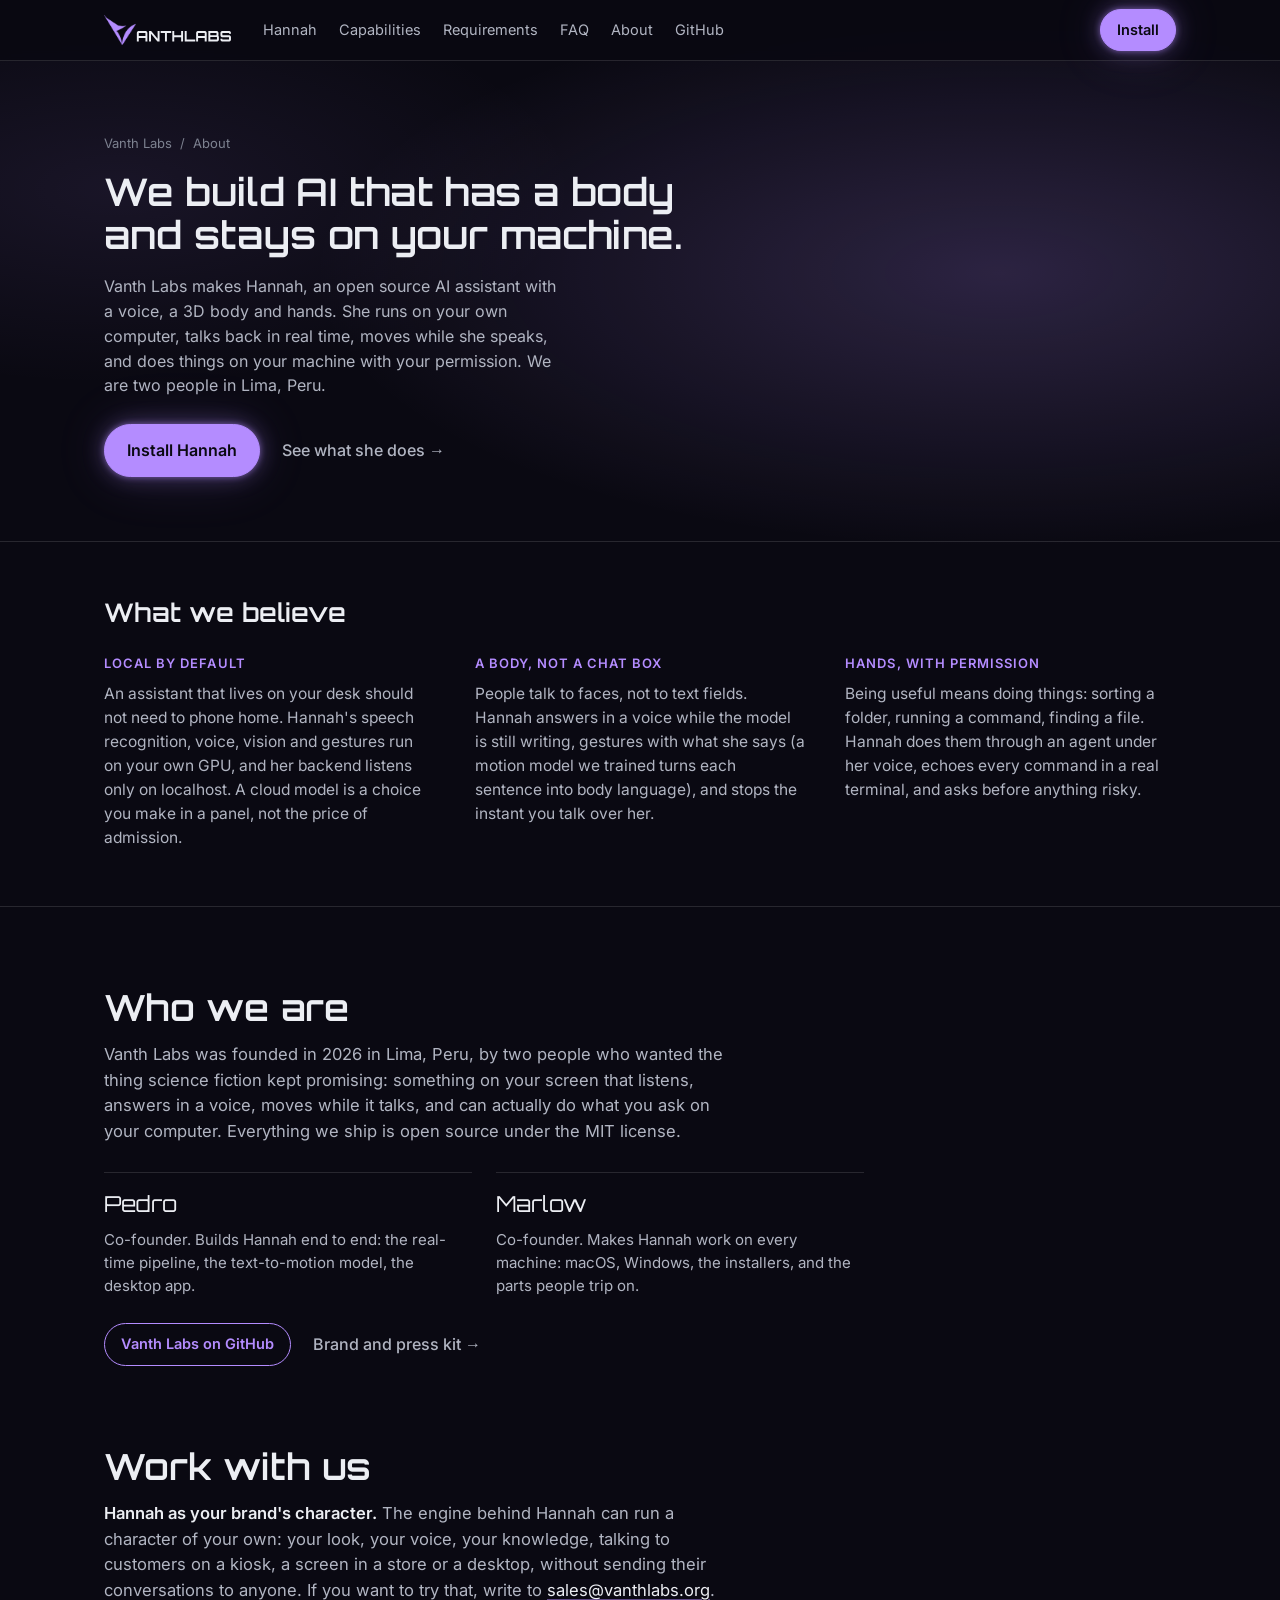
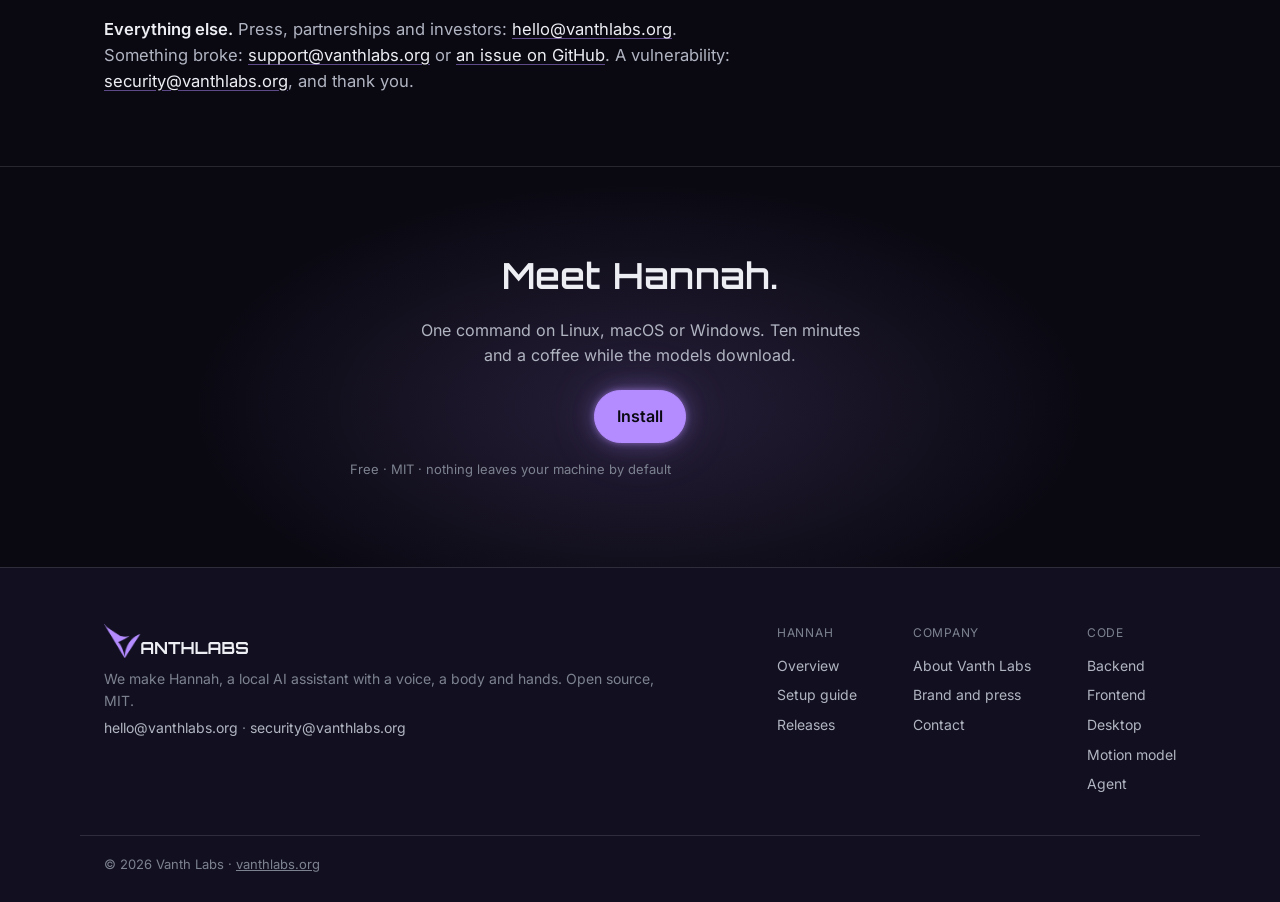
==== commit d3c80c24: "Brand: the real Vanth Labs logo (winged V mark plus geometric letters), mark recolored to the site v" ====
--- a/about/index.html
+++ b/about/index.html
@@ -72,7 +72,7 @@
     ]
   }
   </script>
-  <link rel="preload" as="font" type="font/woff2" href="/assets/fonts/fraunces-latin.woff2" crossorigin>
+  <link rel="preload" as="font" type="font/woff2" href="/assets/fonts/orbitron-latin.woff2" crossorigin>
   <link rel="preload" as="font" type="font/woff2" href="/assets/fonts/inter-latin.woff2" crossorigin>
   <link rel="stylesheet" href="/styles.css">
 </head>
@@ -80,7 +80,7 @@
 
 <header class="nav">
   <div class="wrap nav-inner">
-    <a class="brand" href="/"><img src="/assets/vanth-wordmark-header.svg" alt="Vanth Labs" width="179" height="24" decoding="async"></a>
+    <a class="brand" href="/"><img src="/assets/vanth-wordmark-header.svg" alt="Vanth Labs" width="127" height="30" decoding="async"></a>
     <nav class="nav-links" aria-label="Site">
       <a href="/">Hannah</a>
       <a href="/#capabilities">Capabilities</a>
@@ -168,7 +168,7 @@
 <footer class="footer">
   <div class="wrap footer-inner">
     <div>
-      <p class="footer-brand"><a href="/"><img src="/assets/vanth-wordmark-header.svg" alt="Vanth Labs" width="209" height="28" loading="lazy" decoding="async"></a></p>
+      <p class="footer-brand"><a href="/"><img src="/assets/vanth-wordmark-header.svg" alt="Vanth Labs" width="144" height="34" loading="lazy" decoding="async"></a></p>
       <p class="footer-tag">We make Hannah, a local AI assistant with a voice, a body and hands. Open source, MIT.</p>
       <p class="footer-tag"><a href="mailto:hello@vanthlabs.org">hello@vanthlabs.org</a> &middot; <a href="mailto:security@vanthlabs.org">security@vanthlabs.org</a></p>
     </div>
--- a/styles.css
+++ b/styles.css
@@ -1,4 +1,5 @@
 /* Fonts, self-hosted (OFL, the latin subsets Google Fonts serves): one origin, preloaded, no third-party CSS. */
+@font-face { font-family: "Orbitron"; font-style: normal; font-weight: 400 900; font-display: swap; src: url("/assets/fonts/orbitron-latin.woff2") format("woff2"); unicode-range: U+0000-00FF, U+0131, U+0152-0153, U+02BB-02BC, U+02C6, U+02DA, U+02DC, U+0304, U+0308, U+0329, U+2000-206F, U+20AC, U+2122, U+2191, U+2193, U+2212, U+2215, U+FEFF, U+FFFD; }
 @font-face { font-family: "Fraunces"; font-style: normal; font-weight: 500; font-display: swap; src: url("/assets/fonts/fraunces-latin.woff2") format("woff2"); unicode-range: U+0000-00FF, U+0131, U+0152-0153, U+02BB-02BC, U+02C6, U+02DA, U+02DC, U+0304, U+0308, U+0329, U+2000-206F, U+20AC, U+2122, U+2191, U+2193, U+2212, U+2215, U+FEFF, U+FFFD; }
 @font-face { font-family: "Inter"; font-style: normal; font-weight: 400 600; font-display: swap; src: url("/assets/fonts/inter-latin.woff2") format("woff2"); unicode-range: U+0000-00FF, U+0131, U+0152-0153, U+02BB-02BC, U+02C6, U+02DA, U+02DC, U+0304, U+0308, U+0329, U+2000-206F, U+20AC, U+2122, U+2191, U+2193, U+2212, U+2215, U+FEFF, U+FFFD; }
 
@@ -37,7 +38,7 @@
   /* layered: a tight core, a soft spill, a wide wash, reads as a light source, not a blur */
   --neon-glow: 0 0 6px rgba(var(--neon-rgb), 0.55), 0 0 22px rgba(var(--neon-rgb), 0.32), 0 0 56px rgba(var(--neon-rgb), 0.14);
   --neon-glow-hover: 0 0 8px rgba(var(--neon-rgb), 0.7), 0 0 30px rgba(var(--neon-rgb), 0.45), 0 0 80px rgba(var(--neon-rgb), 0.2);
-  --serif: "Fraunces", Georgia, "Times New Roman", serif;
+  --serif: "Orbitron", "Fraunces", Georgia, sans-serif;   /* the display face: the geometric letters of the logo */
   --sans: "Inter", -apple-system, BlinkMacSystemFont, "Segoe UI", Roboto, sans-serif;
   --mono: ui-monospace, "SF Mono", "JetBrains Mono", Menlo, Consolas, monospace;
   --wrap: 1120px;
@@ -64,7 +65,7 @@
 
 .wrap { max-width: var(--wrap); margin: 0 auto; padding-left: 24px; padding-right: 24px; }
 
-h1, h2, h3 { font-family: var(--serif); font-weight: 500; letter-spacing: -0.012em; text-wrap: balance; }
+h1, h2, h3 { font-family: var(--serif); font-weight: 600; letter-spacing: 0.01em; text-wrap: balance; }
 h2 { font-size: clamp(28px, 3vw, 36px); line-height: 1.15; margin-bottom: 14px; }
 h3 { font-size: 20px; line-height: 1.25; margin-bottom: 12px; }
 p { max-width: 64ch; }
@@ -89,7 +90,7 @@
 .nav { position: sticky; top: 0; z-index: 10; background: rgba(10, 9, 18, 0.88); backdrop-filter: blur(6px); border-bottom: 1px solid var(--fog-2); }
 .nav-inner { display: flex; align-items: center; gap: 32px; height: 60px; }
 .brand { display: inline-flex; align-items: center; text-decoration: none; }
-.brand img { display: block; height: 24px; width: auto; }
+.brand img { display: block; height: 30px; width: auto; }
 .nav-links { display: flex; gap: 22px; margin-right: auto; }
 .nav-links a { font-size: 14.5px; color: var(--text-2); text-decoration: none; }
 .nav-links a:hover { color: var(--text); }
@@ -116,7 +117,7 @@
   gap: 48px; align-items: center;
   padding-top: 72px; padding-bottom: 56px;
 }
-.hero h1 { font-size: clamp(36px, 4.4vw, 54px); line-height: 1.05; margin-bottom: 18px; }
+.hero h1 { font-size: clamp(28px, 3.4vw, 42px); line-height: 1.12; margin-bottom: 18px; }
 .lede { font-size: clamp(16px, 1.25vw, 18px); color: var(--text-2); max-width: 46ch; }
 .hero-actions { display: flex; align-items: center; gap: 22px; margin-top: 26px; }
 .hero-fine { margin-top: 18px; font-size: 13px; color: var(--text-3); }
@@ -266,7 +267,7 @@
 .footer { background: var(--panel); color: var(--text); border-top: 1px solid var(--fog-2); padding: 56px 0 28px; }
 .footer-inner { display: flex; justify-content: space-between; gap: 40px; flex-wrap: wrap; }
 .footer-brand { margin-bottom: 10px; }
-.footer-brand img { display: block; height: 28px; width: auto; }
+.footer-brand img { display: block; height: 34px; width: auto; }
 .footer-tag { margin-top: 6px; font-size: 14px; color: var(--text-3); }
 .footer-tag a { color: var(--text-2); text-decoration: none; }
 .footer-tag a:hover { color: var(--neon-bright); }
@@ -306,7 +307,7 @@
 
 /* pillars band */
 .pillars-band { border-top: 1px solid var(--fog-2); border-bottom: 1px solid var(--fog-2); padding: 56px 0; }
-.pillars-title { font-size: clamp(24px, 2.4vw, 30px); margin-bottom: 28px; }
+.pillars-title { font-size: clamp(20px, 2vw, 26px); margin-bottom: 28px; }
 .pillars { display: grid; grid-template-columns: repeat(3, minmax(0, 1fr)); gap: 40px; }
 .pillar h3 { color: var(--neon); font-family: var(--sans); font-weight: 600; font-size: 13px; letter-spacing: 0.08em; text-transform: uppercase; margin-bottom: 10px; }
 .pillar p { color: var(--text-2); font-size: 15.5px; }
@@ -368,7 +369,7 @@
 /* closing band */
 .cta-band { padding: 88px 0; border-top: 1px solid var(--fog-2); }
 .cta-inner { max-width: 820px; margin: 0 auto; text-align: center; }
-.cta-inner h2 { font-size: clamp(32px, 3.6vw, 44px); margin-bottom: 22px; }
+.cta-inner h2 { font-size: clamp(26px, 3vw, 36px); margin-bottom: 22px; }
 .cta-inner .lede { margin: 0 auto 22px; }
 .cta-inner .hero-fine { margin-top: 16px; }
 
@@ -403,7 +404,7 @@
 /* ── company pages (/about/, /brand/) ────────────────────────────────────── */
 .hero-solo { grid-template-columns: minmax(0, 1fr); padding-bottom: 64px; }
 .hero-solo .hero-copy { max-width: 760px; }
-.hero-solo h1 { font-size: clamp(34px, 4vw, 50px); }
+.hero-solo h1 { font-size: clamp(26px, 3.1vw, 38px); }
 .crumbs { display: flex; gap: 8px; font-size: 13px; color: var(--text-3); margin-bottom: 18px; }
 .crumbs a { color: var(--text-3); text-decoration: none; }
 .crumbs a:hover { color: var(--text); }
@@ -424,7 +425,7 @@
 .kit-note a, .hero-solo .lede a { color: var(--text); text-decoration: underline; text-decoration-color: rgba(var(--neon-rgb), 0.5); text-underline-offset: 3px; }
 .logo-grid { display: grid; grid-template-columns: repeat(2, minmax(0, 1fr)); gap: 16px; }
 .logo-tile { margin: 0; border-radius: 12px; border: 1px solid var(--fog-2); padding: 40px 36px 16px; display: grid; gap: 22px; justify-items: center; }
-.logo-tile img { width: min(100%, 420px); height: auto; aspect-ratio: 11828 / 1590; }
+.logo-tile img { width: min(100%, 420px); height: auto; aspect-ratio: 1738 / 410; }
 .logo-tile.on-void { background: var(--void); }
 .logo-tile.on-white { background: #ffffff; color: #0a0912; }
 .logo-tile.on-neon { background: var(--neon); color: #0a0912; }
@@ -448,7 +449,7 @@
 .type-card { border: 1px solid var(--fog-2); border-radius: 12px; padding: 24px; }
 .type-card p { color: var(--text-2); font-size: 14.5px; }
 .type-card .type-sample { font-size: 44px; color: var(--text); margin-bottom: 10px; line-height: 1.1; }
-.type-sample.serif { font-family: var(--serif); font-weight: 500; }
+.type-sample.serif { font-family: var(--serif); font-weight: 600; }
 .type-sample.sans { font-family: var(--sans); font-weight: 600; letter-spacing: -0.02em; }
 .naming div { grid-template-columns: 130px 1fr; }
 .naming dt { color: var(--text); font-weight: 600; }
